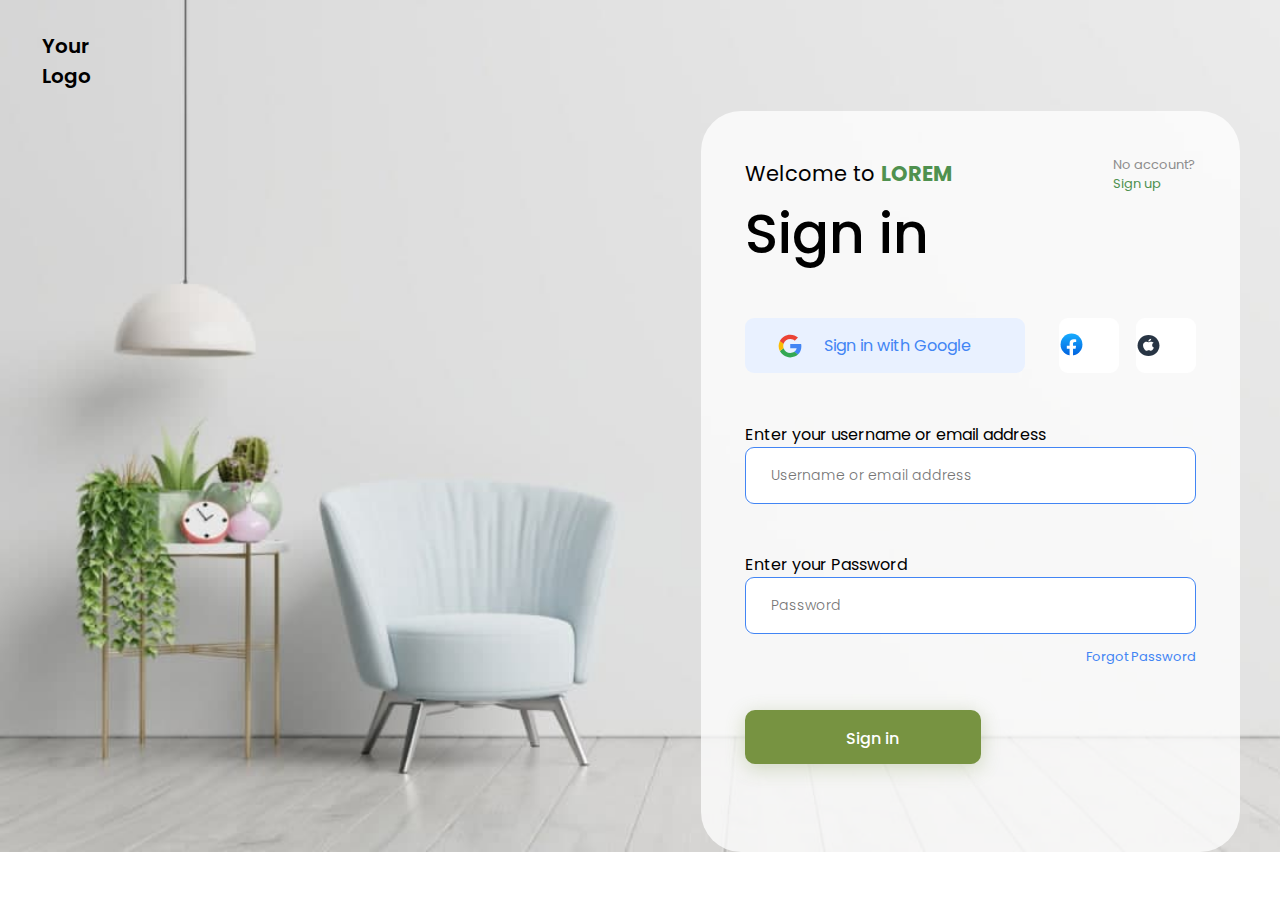
==== index.html @ 23a7da05 "first commit" ====
<!DOCTYPE html>
<html lang="en">
<head>
    <meta charset="UTF-8">
    <meta http-equiv="X-UA-Compatible" content="IE=edge">
    <meta name="viewport" content="width=device-width, initial-scale=1.0">
    <title>Form</title>
    <link rel="preconnect" href="https://fonts.googleapis.com">
    <link rel="preconnect" href="https://fonts.gstatic.com" crossorigin>
    <link href="https://fonts.googleapis.com/css2?family=Big+Shoulders+Display:wght@400;500;600;700&family=Lexend+Deca:wght@300;400;500&family=Mulish:wght@200;300;400;500;600;700;800;900&family=Poppins:wght@100;200;300;400;500;600;700;800;900&family=Roboto:wght@100;300;400;500;700;900&display=swap" rel="stylesheet">
    <link rel="stylesheet" href="css/main.css">
    <link rel="stylesheet" href="css/normalize.css">
</head>
<body>
    <section class="enter">
            <div class="enter-inner">
                <div class="div-logo"><p class="your-logo-text">Your Logo</p></div>
            </div>
            <div class="container">
                <div class="form-inner">
                <div class="form-box">
                    <div class="form-title-box">
                        <div>
                        <p class="form-text">Welcome to <span>LOREM</span> </p></div>
                        <div>
                        <a class="form-link-title account" href="#">No account?</a><br>
                        <a class="form-link-title sign-up" href="sign-up.html">Sign up</a></div>
                    </div>
                    <h2 class="form-title">Sign in</h2>
                    <div class="form-social">
                        <a class="google-link" href="#"><img class="google-img img" src="images/google.svg" alt="img" width="26" height="26">Sign in with Google<a>
                        <a class="facebook-link link-face" href="#"><img class="google-img img" src="images/Facebook.svg" alt="img" width="25" height="25"></a>
                        <a class="apple-link link-face" href="#"><img class="google-img" src="images/apple.svg" alt="img" width="25" height="25"></a>
                    </div>
                    <div class="input-box">
                        <form action="#">
                            <label class="label" for="email">
                                Enter your username or email address 
                                <br>
                                <input class="input-label email" type="text" name="email" id="email" placeholder="Username or email address">
                            </label>

                           <label class="label" for="password">
                            Enter your Password 
                            <br>
                            <input  class="input-label password"  type="text" name="email" id="password" placeholder="Password"></label>
                            <a class="forgot-link" href="#">Forgot Password</a>
                            <button class="btn-form" type="submit">Sign in</button>
                        </form>

                    </div>
                </div>
                </div>
            </div>
    </section>
</body>
</html>
---- css/main.css ----
* {
    box-sizing: border-box;
    margin: 0;
    padding: 0;
}
body{
    font-family: 'Poppins','Sans-serif';
    content: '';
    background-image: url('../images/backgrund.jpg');
    display: block;
    background-size: cover;
    background-repeat: no-repeat;
}
.container{
    width: 1200px;
    margin-right: auto;
    margin-left: auto;
}
.enter-inner{
    padding: 31px 0 0 42px;
}
.div-logo{
    /* padding: 31px 0 0 42px; */
}
.your-logo-text{
    justify-content: flex-start;
    width: 100px;
    font-weight: 600;
    font-size: 20px;
    line-height: 30px;
    color: #000000;
}
.form-inner{
    padding-top: 20px;
    display: flex;
    justify-content: flex-end;
    align-items: flex-end;
}
.form-box{
    padding: 44px 44px 0 44px;
    background: rgba(255, 255, 255, 0.75);
    border-radius: 40px;
    width: 539px;
    height: 741px;
}
.form-text{
    font-size: 21px;
    line-height: 31px;
    color: #000000;
    margin-bottom: 1px;
}
.form-title{
    font-weight: 500;
    font-size: 55px;
    line-height: 82px;
    color: #000000;
    margin-bottom: 43px;
}
.form-title-box{
    display: flex;
    justify-content: space-between;
    align-items: center;
}
.form-text span{
    color: #4f914f;
    font-weight: bold;
}
.form-link-title{
    text-decoration: none;
    font-size: 13px;
    line-height: 19px;
    color: #8D8D8D;
}
.form-link-title.sign-up{
    color: #4f914f;
}
.google-link{
    background: #E9F1FF;
    border-radius: 9px;
    width: 280px;
    display: flex;
    align-items: center;
    padding: 15px 21px 14px 32px;
    font-size: 16px;
    line-height: 24px;
    color: #4285F4;
    text-decoration: none;
}
.google-img{
    margin-right: 21px;
    align-items: center;
}
.link-face{
    background: #FFFFFF;
    border-radius: 9px;
    width: 60px;
    height: 55px;
    display: flex;
    align-items: center;
}
.form-social{
    display: flex;
    justify-content: space-between;
    align-items: center;
    margin-bottom: 50px;
}
.label{
    font-size: 16px;
    line-height: 24px;
    color: #000000;
    display: block;
    margin-bottom: 13px;
}
.input-label{
    background: #FFFFFF;
    border: 1px solid #4285F4;
    box-sizing: border-box;
    border-radius: 9px;
    width: 451px;
    height: 57px;
    font-weight: 300;
    font-size: 14px;
    line-height: 21px;
    color: #808080;
    padding-left: 25px;

}
.email{
    margin-bottom: 36px;
}
.password{
    display: inline-block;
    display: flex;
    margin-bottom: 12px;
}
.forgot-link{
    font-size: 13px;
    line-height: 19px;
    color: #4285F4;
    text-decoration: none;
    display: block;
    display: flex;
    justify-content: flex-end;
    margin-bottom: 44px;
}
.btn-form{
    width: 236px;
    height: 54px;
    background-color: #779341;
    box-shadow: 0px 4px 19px rgba(119, 147, 65, 0.3);
    border-radius: 10px;
    cursor: pointer; 
    font-weight: 500;
    font-size: 16px;
    line-height: 24px;
    color: #FFFFFF;
    padding: 15px 80px;
    outline: none;
    border: 2px solid transparent;
    display: block;
    display: flex;
    justify-content: flex-end;
}
.btn-form:hover{
    border-color: #fff ;
    background-color: #3d5214;
    transition: all 0.5s ease;
    outline-style: initial;
}
.name{
    width: 216px;
    height: 57px;
}
.user-box{
    display: flex;
    justify-content: space-between;
    align-items: center;
    margin-bottom: 33px;
}
.sign-password{
    margin-bottom: 78px;
}
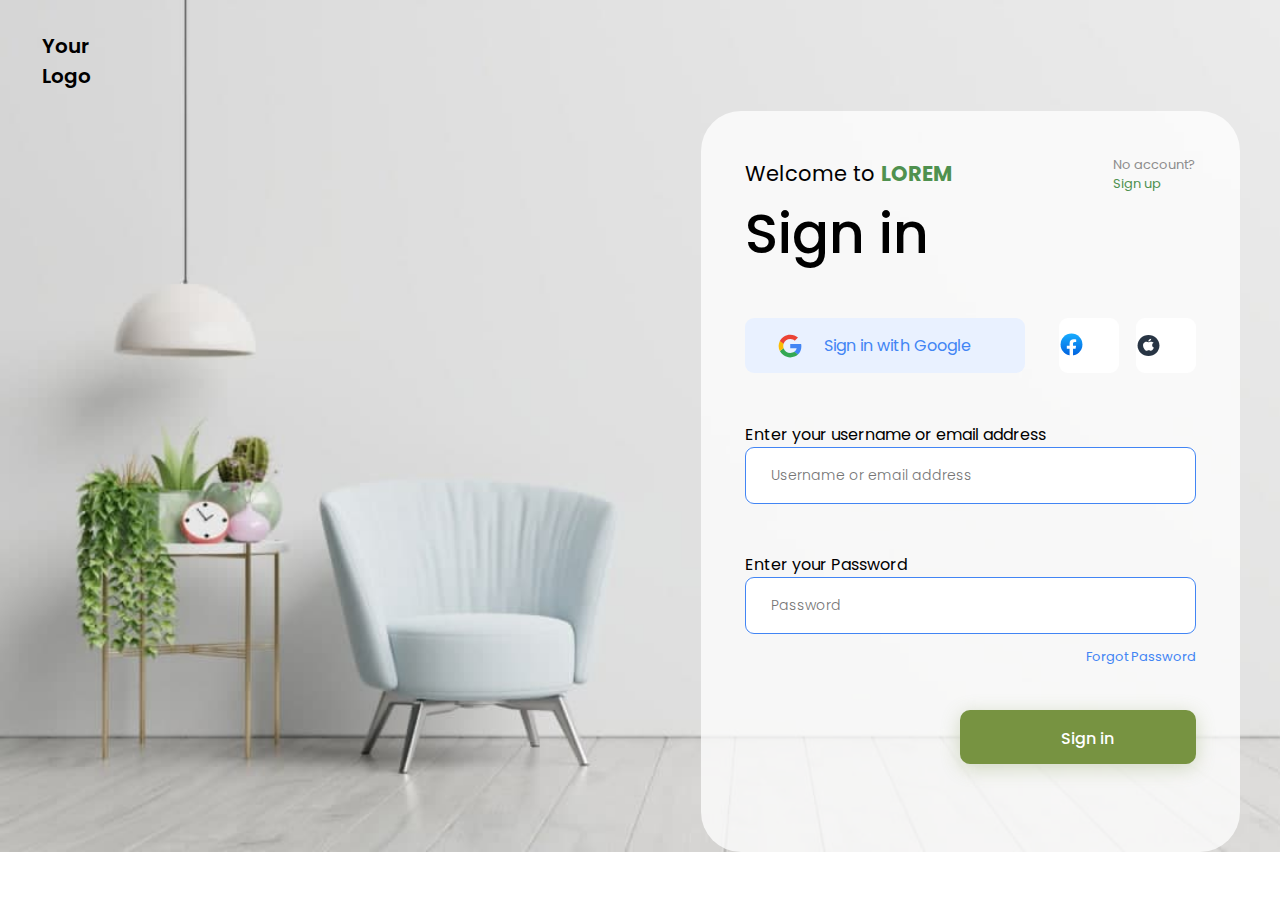
==== commit d14ad82a: "i changed uncorrect codes" ====
--- a/index.html
+++ b/index.html
@@ -37,13 +37,13 @@
                             <label class="label" for="email">
                                 Enter your username or email address 
                                 <br>
-                                <input class="input-label email" type="text" name="email" id="email" placeholder="Username or email address">
+                                <input class="input-label email" type="text" name="email" id="email" placeholder="Username or email address" required>
                             </label>
 
                            <label class="label" for="password">
                             Enter your Password 
                             <br>
-                            <input  class="input-label password"  type="text" name="email" id="password" placeholder="Password"></label>
+                            <input  class="input-label password"  type="password" name="email" id="password" placeholder="Password" required></label>
                             <a class="forgot-link" href="#">Forgot Password</a>
                             <button class="btn-form" type="submit">Sign in</button>
                         </form>
--- a/css/main.css
+++ b/css/main.css
@@ -160,11 +160,12 @@
     display: block;
     display: flex;
     justify-content: flex-end;
+    margin-left: auto;
 }
 .btn-form:hover{
     border-color: #fff ;
     background-color: #3d5214;
-    transition: all 0.5s ease;
+    transition: all 1s ease;
     outline-style: initial;
 }
 .name{
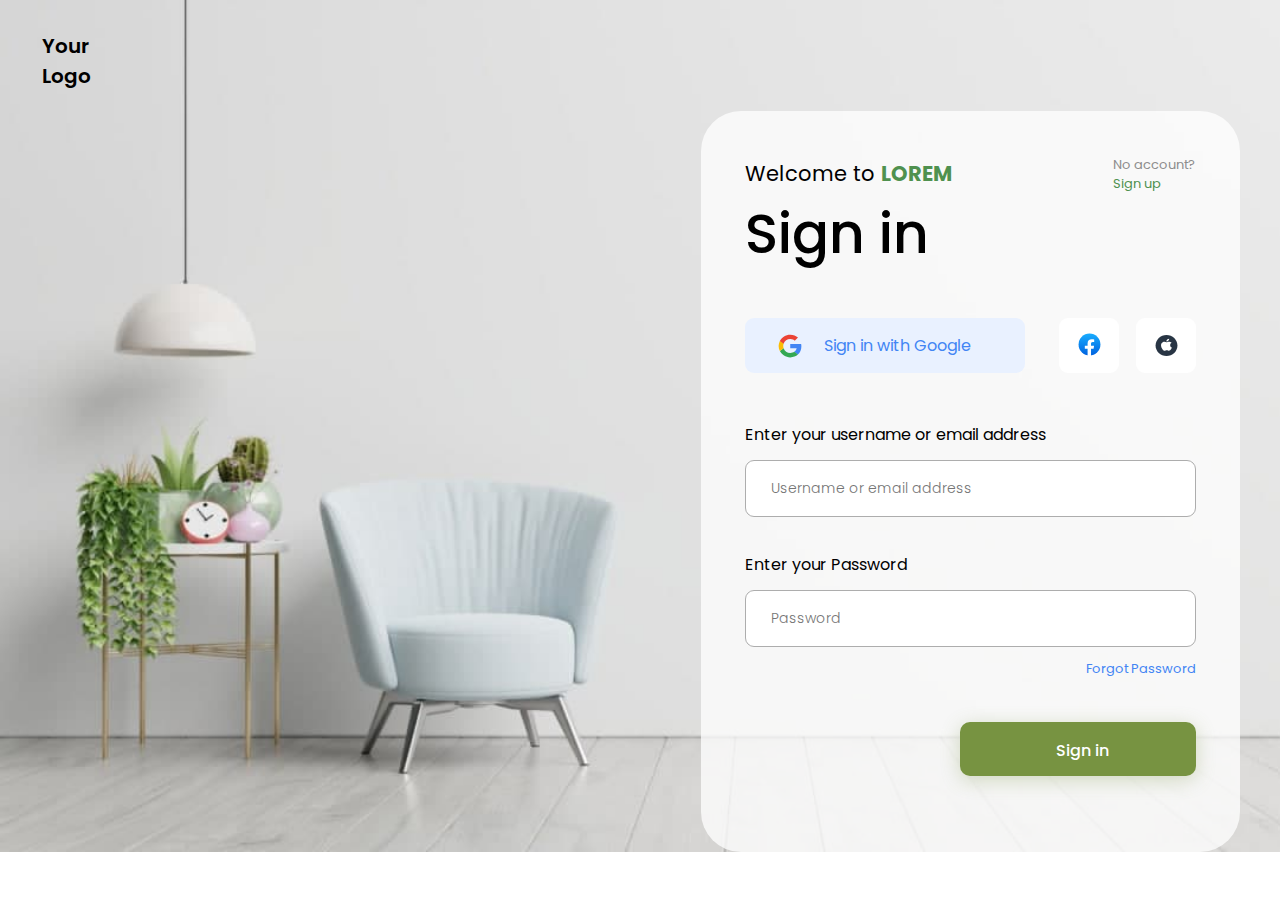
==== commit 175ecc36: "I changed user box" ====
--- a/index.html
+++ b/index.html
@@ -23,27 +23,26 @@
                         <div>
                         <p class="form-text">Welcome to <span>LOREM</span> </p></div>
                         <div>
-                        <a class="form-link-title account" href="#">No account?</a><br>
+                        <p class="form-link-title account">No account?</p>
                         <a class="form-link-title sign-up" href="sign-up.html">Sign up</a></div>
                     </div>
                     <h2 class="form-title">Sign in</h2>
                     <div class="form-social">
                         <a class="google-link" href="#"><img class="google-img img" src="images/google.svg" alt="img" width="26" height="26">Sign in with Google<a>
-                        <a class="facebook-link link-face" href="#"><img class="google-img img" src="images/Facebook.svg" alt="img" width="25" height="25"></a>
-                        <a class="apple-link link-face" href="#"><img class="google-img" src="images/apple.svg" alt="img" width="25" height="25"></a>
+                        <a class="facebook-link link-face" href="#"><img class="face-img" src="images/Facebook.svg" alt="img" width="25" height="25"></a>
+                        <a class="apple-link link-face" href="#"><img class="face-img" src="images/apple.svg" alt="img" width="25" height="25"></a>
                     </div>
                     <div class="input-box">
                         <form action="#">
                             <label class="label" for="email">
                                 Enter your username or email address 
-                                <br>
-                                <input class="input-label email" type="text" name="email" id="email" placeholder="Username or email address" required>
                             </label>
+                            <input class="input-label email" type="text" name="email" id="email" placeholder="Username or email address" required>
 
                            <label class="label" for="password">
                             Enter your Password 
-                            <br>
-                            <input  class="input-label password"  type="password" name="email" id="password" placeholder="Password" required></label>
+                            </label>
+                            <input  class="input-label password"  type="password" name="email" id="password" placeholder="Password" required>
                             <a class="forgot-link" href="#">Forgot Password</a>
                             <button class="btn-form" type="submit">Sign in</button>
                         </form>
--- a/css/main.css
+++ b/css/main.css
@@ -98,6 +98,14 @@
     display: flex;
     align-items: center;
 }
+.face-img{
+    display: block;
+    display: flex;
+    align-items: center;
+    margin: 0 auto;
+}
+
+
 .form-social{
     display: flex;
     justify-content: space-between;
@@ -113,7 +121,7 @@
 }
 .input-label{
     background: #FFFFFF;
-    border: 1px solid #4285F4;
+    border: 1px solid #ADADAD;
     box-sizing: border-box;
     border-radius: 9px;
     width: 451px;
@@ -123,6 +131,7 @@
     line-height: 21px;
     color: #808080;
     padding-left: 25px;
+    outline: none;
 
 }
 .email{
@@ -153,8 +162,8 @@
     font-weight: 500;
     font-size: 16px;
     line-height: 24px;
-    color: #FFFFFF;
-    padding: 15px 80px;
+    color: #fff;
+    padding: 15px 85px;
     outline: none;
     border: 2px solid transparent;
     display: block;
@@ -169,6 +178,7 @@
     outline-style: initial;
 }
 .name{
+    display: block;
     width: 216px;
     height: 57px;
 }
@@ -179,5 +189,8 @@
     margin-bottom: 33px;
 }
 .sign-password{
-    margin-bottom: 78px;
+    margin-bottom: 63px;
 }
+.input-label:focus{
+  outline: 1px solid #4285F4;
+}
